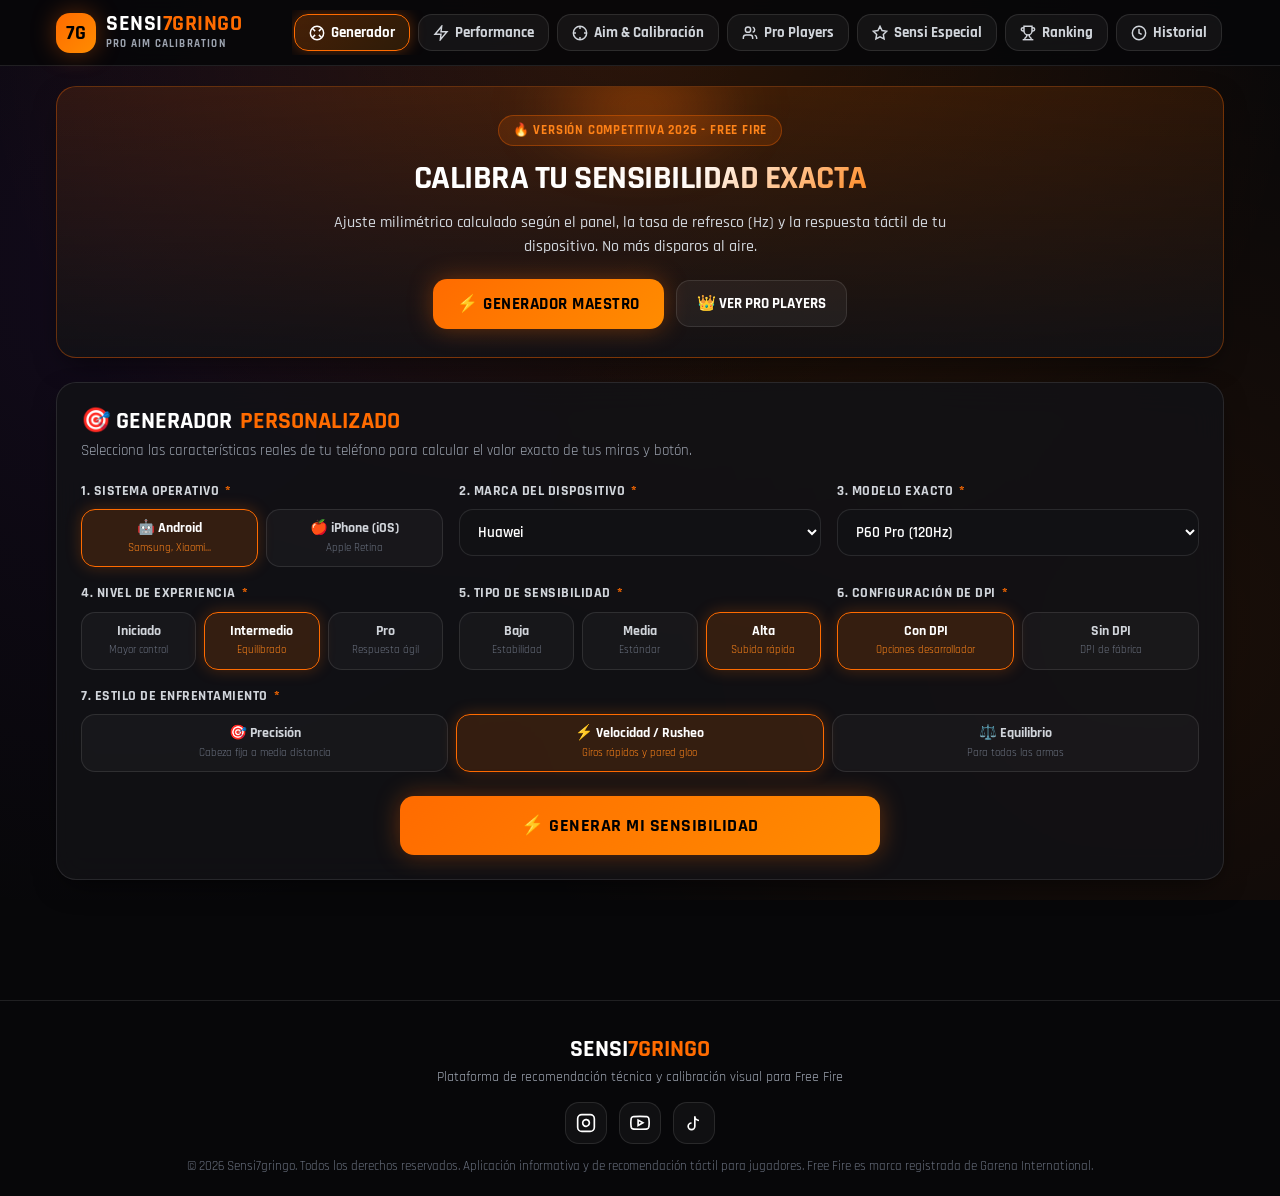
==== index.html @ 8a3ef378 "feat: Initial commit of Sensi7gringo (Spring Boot + GitHub Pages edition)" ====
<!DOCTYPE html>
<html lang="es">
<head>
  <meta charset="UTF-8">
  <meta name="viewport" content="width=device-width, initial-scale=1.0, maximum-scale=1.0, user-scalable=no">
  <title>Sensi7gringo 🎮🔥 - Generador y Calibrador Maestro de Free Fire</title>
  
  <meta name="description" content="Generador inteligente de sensibilidades y calibración milimétrica para Free Fire adaptado a modelos Android e iPhone.">
  <link rel="preconnect" href="https://fonts.googleapis.com">
  <link rel="preconnect" href="https://fonts.gstatic.com" crossorigin>
  <link href="https://fonts.googleapis.com/css2?family=JetBrains+Mono:wght@700;800&family=Rajdhani:wght@500;600;700;800;900&display=swap" rel="stylesheet">
  
  <link rel="stylesheet" href="styles.css">
</head>
<body>

  <!-- HEADER FIJO Y NAVEGACIÓN -->
  <header class="header-main">
    <div class="header-content">
      <a class="brand-badge" href="#" onclick="cambiarTab('generator'); return false;">
        <div class="brand-logo-icon">7G</div>
        <div class="brand-text-wrap">
          <h1>SENSI<span>7GRINGO</span></h1>
          <div class="brand-tagline">Pro Aim Calibration</div>
        </div>
      </a>

      <!-- Pestañas de navegación superiores con scroll horizontal fluido -->
      <nav class="nav-tabs-scroll" aria-label="Navegación principal">
        <button type="button" class="tab-btn active" data-tab="generator" id="tab-generator">
          <svg viewBox="0 0 24 24" fill="none" stroke="currentColor"><circle cx="12" cy="12" r="10"/><path d="m4.93 4.93 4.24 4.24"/><path d="m14.83 9.17 4.24-4.24"/><path d="m14.83 14.83 4.24 4.24"/><path d="m9.17 14.83-4.24 4.24"/></svg>
          Generador
        </button>
        <button type="button" class="tab-btn" data-tab="performance" id="tab-performance">
          <svg viewBox="0 0 24 24" fill="none" stroke="currentColor"><path d="M13 2 3 14h9l-1 8 10-12h-9l1-8z"/></svg>
          Performance
        </button>
        <button type="button" class="tab-btn" data-tab="aim" id="tab-aim">
          <svg viewBox="0 0 24 24" fill="none" stroke="currentColor"><circle cx="12" cy="12" r="10"/><line x1="22" x2="18" y1="12" y2="12"/><line x1="6" x2="2" y1="12" y2="12"/><line x1="12" x2="12" y1="6" y2="2"/><line x1="12" x2="12" y1="22" y2="18"/></svg>
          Aim & Calibración
        </button>
        <button type="button" class="tab-btn" data-tab="players" id="tab-players">
          <svg viewBox="0 0 24 24" fill="none" stroke="currentColor"><path d="M16 21v-2a4 4 0 0 0-4-4H6a4 4 0 0 0-4 4v2"/><circle cx="9" cy="7" r="4"/><path d="M22 21v-2a4 4 0 0 0-3-3.87"/><path d="M16 3.13a4 4 0 0 1 0 7.75"/></svg>
          Pro Players
        </button>
        <button type="button" class="tab-btn" data-tab="special" id="tab-special">
          <svg viewBox="0 0 24 24" fill="none" stroke="currentColor"><polygon points="12 2 15.09 8.26 22 9.27 17 14.14 18.18 21.02 12 17.77 5.82 21.02 7 14.14 2 9.27 8.91 8.26 12 2"/></svg>
          Sensi Especial
        </button>
        <button type="button" class="tab-btn" data-tab="ranking" id="tab-ranking">
          <svg viewBox="0 0 24 24" fill="none" stroke="currentColor"><path d="M6 9H4.5a2.5 2.5 0 0 1 0-5H6"/><path d="M18 9h1.5a2.5 2.5 0 0 0 0-5H18"/><path d="M4 22h16"/><path d="M10 14.66V17c0 .55-.47.98-.97 1.21C7.85 18.75 7 20.24 7 22"/><path d="M14 14.66V17c0 .55.47.98.97 1.21C16.15 18.75 17 20.24 17 22"/><path d="M18 2H6v7a6 6 0 0 0 12 0V2Z"/></svg>
          Ranking
        </button>
        <button type="button" class="tab-btn" data-tab="history" id="tab-history">
          <svg viewBox="0 0 24 24" fill="none" stroke="currentColor"><circle cx="12" cy="12" r="10"/><polyline points="12 6 12 12 16 14"/></svg>
          Historial
        </button>
      </nav>
    </div>
  </header>

  <!-- CONTENEDOR PRINCIPAL DE MÓDULOS -->
  <main class="app-container">

    <!-- HERO PRESENTACIÓN -->
    <section class="hero-card">
      <div class="hero-pill">🔥 VERSIÓN COMPETITIVA 2026 - FREE FIRE</div>
      <h2 class="hero-title">CALIBRA TU <span>SENSIBILIDAD EXACTA</span></h2>
      <p class="hero-desc">
        Ajuste milimétrico calculado según el panel, la tasa de refresco (Hz) y la respuesta táctil de tu dispositivo. No más disparos al aire.
      </p>
      <div class="hero-actions">
        <button type="button" class="btn-primary" onclick="cambiarTab('generator')">
          ⚡ GENERADOR MAESTRO
        </button>
        <button type="button" class="btn-secondary" onclick="cambiarTab('players')">
          👑 VER PRO PLAYERS
        </button>
      </div>
    </section>

    <!-- MÓDULO B: GENERADOR MAESTRO DE SENSIBILIDAD -->
    <section id="section-generator" class="app-section">
      <div class="card-glass">
        <div class="section-header">
          <h2>🎯 GENERADOR <span>PERSONALIZADO</span></h2>
          <p>Selecciona las características reales de tu teléfono para calcular el valor exacto de tus miras y botón.</p>
        </div>

        <form id="form-generador" onsubmit="return false;">
          <div class="form-grid">
            
            <!-- 1. Sistema Operativo -->
            <div class="form-group">
              <label class="form-label">1. Sistema Operativo <span class="req">*</span></label>
              <div class="radio-tile-group">
                <label class="radio-tile-label selected">
                  <input type="radio" name="sistemaOperativo" value="Android" checked>
                  <span class="tile-title">🤖 Android</span>
                  <span class="tile-sub">Samsung, Xiaomi...</span>
                </label>
                <label class="radio-tile-label">
                  <input type="radio" name="sistemaOperativo" value="iOS">
                  <span class="tile-title">🍎 iPhone (iOS)</span>
                  <span class="tile-sub">Apple Retina</span>
                </label>
              </div>
            </div>

            <!-- 2. Marca -->
            <div class="form-group">
              <label class="form-label" for="select-marca">2. Marca del Dispositivo <span class="req">*</span></label>
              <select id="select-marca" class="custom-select" required>
                <option value="">Cargando marcas disponibles...</option>
              </select>
            </div>

            <!-- 3. Modelo Exacto -->
            <div class="form-group">
              <label class="form-label" for="select-modelo">3. Modelo Exacto <span class="req">*</span></label>
              <select id="select-modelo" class="custom-select" required>
                <option value="">Selecciona primero la marca</option>
              </select>
            </div>

            <!-- 4. Nivel de Experiencia -->
            <div class="form-group">
              <label class="form-label">4. Nivel de Experiencia <span class="req">*</span></label>
              <div class="radio-tile-group">
                <label class="radio-tile-label">
                  <input type="radio" name="nivelExperiencia" value="principiante">
                  <span class="tile-title">Iniciado</span>
                  <span class="tile-sub">Mayor control</span>
                </label>
                <label class="radio-tile-label selected">
                  <input type="radio" name="nivelExperiencia" value="intermedio" checked>
                  <span class="tile-title">Intermedio</span>
                  <span class="tile-sub">Equilibrado</span>
                </label>
                <label class="radio-tile-label">
                  <input type="radio" name="nivelExperiencia" value="avanzado">
                  <span class="tile-title">Pro</span>
                  <span class="tile-sub">Respuesta ágil</span>
                </label>
              </div>
            </div>

            <!-- 5. Tipo de Sensibilidad -->
            <div class="form-group">
              <label class="form-label">5. Tipo de Sensibilidad <span class="req">*</span></label>
              <div class="radio-tile-group">
                <label class="radio-tile-label">
                  <input type="radio" name="tipoSensibilidad" value="baja">
                  <span class="tile-title">Baja</span>
                  <span class="tile-sub">Estabilidad</span>
                </label>
                <label class="radio-tile-label">
                  <input type="radio" name="tipoSensibilidad" value="media">
                  <span class="tile-title">Media</span>
                  <span class="tile-sub">Estándar</span>
                </label>
                <label class="radio-tile-label selected">
                  <input type="radio" name="tipoSensibilidad" value="alta" checked>
                  <span class="tile-title">Alta</span>
                  <span class="tile-sub">Subida rápida</span>
                </label>
              </div>
            </div>

            <!-- 6. Con DPI / Sin DPI -->
            <div class="form-group" id="dpi-option-wrap">
              <label class="form-label">6. Configuración de DPI <span class="req">*</span></label>
              <div class="radio-tile-group">
                <label class="radio-tile-label selected">
                  <input type="radio" name="conDpi" value="true" checked>
                  <span class="tile-title">Con DPI</span>
                  <span class="tile-sub">Opciones desarrollador</span>
                </label>
                <label class="radio-tile-label">
                  <input type="radio" name="conDpi" value="false">
                  <span class="tile-title">Sin DPI</span>
                  <span class="tile-sub">DPI de fábrica</span>
                </label>
              </div>
            </div>

            <!-- 7. Preferencia de Juego -->
            <div class="form-group" style="grid-column: 1 / -1;">
              <label class="form-label">7. Estilo de Enfrentamiento <span class="req">*</span></label>
              <div class="radio-tile-group style-group">
                <label class="radio-tile-label">
                  <input type="radio" name="preferenciaJuego" value="precision">
                  <span class="tile-title">🎯 Precisión</span>
                  <span class="tile-sub">Cabeza fija a media distancia</span>
                </label>
                <label class="radio-tile-label selected">
                  <input type="radio" name="preferenciaJuego" value="velocidad" checked>
                  <span class="tile-title">⚡ Velocidad / Rusheo</span>
                  <span class="tile-sub">Giros rápidos y pared gloo</span>
                </label>
                <label class="radio-tile-label">
                  <input type="radio" name="preferenciaJuego" value="equilibrio">
                  <span class="tile-title">⚖️ Equilibrio</span>
                  <span class="tile-sub">Para todas las armas</span>
                </label>
              </div>
            </div>

          </div>

          <!-- BOTÓN GENERAR -->
          <div style="text-align: center; margin-top: 10px;">
            <button type="button" id="btn-generar-sensi" class="btn-primary" style="width: 100%; max-width: 480px; padding: 18px 24px; font-size: 1.15rem;">
              ⚡ GENERAR MI SENSIBILIDAD
            </button>
          </div>
        </form>

        <!-- TARJETA DE RESULTADO -->
        <div id="resultado-sensibilidad" class="result-box">
          <div class="result-header">
            <div class="result-device-badge">
              <h3 id="res-device-title">Samsung Galaxy S24 Ultra</h3>
              <span id="res-style-badge">ALTA</span>
            </div>
            <div style="display: flex; gap: 8px;">
              <button type="button" id="btn-guardar-favorito" class="btn-secondary" title="Guardar en Favoritos" style="padding: 8px 14px;">
                ⭐ Favorito
              </button>
              <button type="button" id="btn-variar-config" class="btn-secondary" title="Generar ligera variación" style="padding: 8px 14px;">
                🔄 Variación
              </button>
            </div>
          </div>

          <!-- Miras Principales -->
          <div class="meters-grid">
            <div class="meter-card">
              <div class="scope-name">General</div>
              <div class="scope-value" id="val-general">0</div>
              <div class="meter-bar-track"><div class="meter-bar-fill" id="bar-general"></div></div>
            </div>

            <div class="meter-card">
              <div class="scope-name">Punto Rojo (Red Dot)</div>
              <div class="scope-value" id="val-reddot">0</div>
              <div class="meter-bar-track"><div class="meter-bar-fill" id="bar-reddot"></div></div>
            </div>

            <div class="meter-card">
              <div class="scope-name">Mira 2X</div>
              <div class="scope-value" id="val-mira2x">0</div>
              <div class="meter-bar-track"><div class="meter-bar-fill" id="bar-mira2x"></div></div>
            </div>

            <div class="meter-card">
              <div class="scope-name">Mira 4X</div>
              <div class="scope-value" id="val-mira4x">0</div>
              <div class="meter-bar-track"><div class="meter-bar-fill" id="bar-mira4x"></div></div>
            </div>

            <div class="meter-card">
              <div class="scope-name">Francotirador (AWM)</div>
              <div class="scope-value" id="val-awm">0</div>
              <div class="meter-bar-track"><div class="meter-bar-fill" id="bar-awm"></div></div>
            </div>

            <div class="meter-card">
              <div class="scope-name">Cámara 360 / Olhadinha</div>
              <div class="scope-value" id="val-olhadinha">0</div>
              <div class="meter-bar-track"><div class="meter-bar-fill" id="bar-olhadinha"></div></div>
            </div>
          </div>

          <!-- Botón de Disparo y DPI Sugerido -->
          <div class="special-badges-row">
            <div class="badge-info-pill">
              <span class="lbl">🔘 Botón de Disparo (%)</span>
              <span class="val" id="val-boton">45%</span>
            </div>
            <div class="badge-info-pill">
              <span class="lbl">📐 DPI Recomendado</span>
              <span class="val" id="val-dpi">540</span>
            </div>
          </div>

          <!-- Explicación Técnica -->
          <div class="tech-explanation">
            <p id="res-explicacion">
              Calibración calculada considerando la frecuencia de muestreo táctil y el ancho de panel de tu dispositivo.
            </p>
          </div>

          <!-- Acciones -->
          <div class="result-actions">
            <button type="button" id="btn-copiar-config" class="btn-primary" style="flex: 1;">
              📋 COPIAR TODA LA CONFIGURACIÓN
            </button>
            <button type="button" class="btn-secondary" onclick="cambiarTab('aim')">
              🎯 VER GUÍA DE TIRO
            </button>
          </div>
        </div>
      </div>
    </section>

    <!-- MÓDULO D: PERFORMANCE & DIAGNÓSTICO -->
    <section id="section-performance" class="app-section" style="display: none;">
      <div class="card-glass">
        <div class="section-header">
          <h2>⚡ PERFORMANCE & <span>OPTIMIZACIÓN REAL</span></h2>
          <p>
            Diagnóstico de pantalla, tasa de refresco y guía técnica certificada para reducir latencia táctil en Free Fire.
          </p>
        </div>

        <div class="diagnostic-container">
          <div class="diagnostic-item">
            <div class="diagnostic-icon">📱</div>
            <div class="diagnostic-info">
              <h4>Tasa de Refresco Óptima</h4>
              <p>Activa 90Hz / 120Hz en los ajustes de pantalla de tu teléfono para suavidad máxima.</p>
            </div>
          </div>

          <div class="diagnostic-item">
            <div class="diagnostic-icon">🚀</div>
            <div class="diagnostic-info">
              <h4>Gestión de Memoria RAM</h4>
              <p>Cierra aplicaciones en segundo plano antes de abrir Free Fire para evitar caídas de FPS.</p>
            </div>
          </div>

          <div class="diagnostic-item">
            <div class="diagnostic-icon">📶</div>
            <div class="diagnostic-info">
              <h4>Estabilidad de Conexión</h4>
              <p>Juega en redes Wi-Fi 5GHz o con datos móviles 4G/5G con buena cobertura para ping constante.</p>
            </div>
          </div>

          <div class="diagnostic-item">
            <div class="diagnostic-icon">🧹</div>
            <div class="diagnostic-info">
              <h4>Caché del Juego</h4>
              <p>Borra la memoria caché de Free Fire desde Ajustes > Aplicaciones cada 15 días.</p>
            </div>
          </div>
        </div>

        <!-- Consola de Diagnóstico en Vivo -->
        <h3 style="font-size: 1.1rem; text-transform: uppercase; margin-bottom: 10px;">Consola de Diagnóstico de Dispositivo</h3>
        <div id="opt-console-log" class="opt-console">
          <div class="console-line info">> Listo para iniciar diagnóstico técnico del dispositivo y navegador...</div>
        </div>

        <button type="button" id="btn-iniciar-diagnostico" class="btn-primary" style="width: 100%;">
          🔍 INICIAR DIAGNÓSTICO TÉCNICO
        </button>
      </div>
    </section>

    <!-- MÓDULO E: AIM & CALIBRACIÓN -->
    <section id="section-aim" class="app-section" style="display: none;">
      <div class="card-glass">
        <div class="section-header">
          <h2>🎯 AIM & <span>CALIBRACIÓN DE MIRA</span></h2>
          <p>Consejos técnicos y métodos de arrastre recomendados para dominar el tiro a la cabeza.</p>
        </div>

        <div class="form-grid">
          <div class="card-glass" style="background: rgba(0,0,0,0.4);">
            <h3 style="color:#ff851b; margin-bottom:8px;">1. Posición y Tamaño del Botón</h3>
            <p style="color:#d1d5db; font-size:0.95rem; line-height: 1.5;">
              Coloca el botón de disparo ligeramente abajo del centro derecho de tu pantalla. 
              Un tamaño de <strong>42% a 48%</strong> te otorga mayor área libre para realizar el levantamiento continuo sin que el dedo salga de la pantalla.
            </p>
          </div>

          <div class="card-glass" style="background: rgba(0,0,0,0.4);">
            <h3 style="color:#ff851b; margin-bottom:8px;">2. Técnica de Arrastre en "J"</h3>
            <p style="color:#d1d5db; font-size:0.95rem; line-height: 1.5;">
              Para escopetas (M1014, M1887) a corta distancia, baja el botón un milímetro y súbelo rápidamente dibujando una curva en "J". 
              Esto desprende la mira del pecho y la clava directamente en el casco.
            </p>
          </div>

          <div class="card-glass" style="background: rgba(0,0,0,0.4);">
            <h3 style="color:#ff851b; margin-bottom:8px;">3. Disparos con Mira 2X y 4X</h3>
            <p style="color:#d1d5db; font-size:0.95rem; line-height: 1.5;">
              Con miras ópticas, la sensibilidad no debe ser extrema (rango 145-165). Realiza un jalón suave y progresivo, permitiendo que la asistencia del juego conecte los disparos en ráfaga.
            </p>
          </div>
        </div>

        <div style="text-align: center; margin-top: 20px;">
          <button type="button" class="btn-primary" onclick="mostrarToast('Recomendación de arma: En UMP usa Mira 2X al 176 para tiros continuos al chaleco y cabeza.', 'info')">
            💡 Ver Recomendación de Arma
          </button>
        </div>
      </div>
    </section>

    <!-- MÓDULO F: PRO PLAYERS -->
    <section id="section-players" class="app-section" style="display: none;">
      <div class="card-glass">
        <div class="section-header">
          <h2>👑 CONFIGURACIONES DE <span>PRO PLAYERS</span></h2>
          <p>Sensibilidades documentadas y procedentes de transmisiones oficiales de figuras destacadas del competitivo.</p>
        </div>

        <div id="pro-players-grid" class="players-grid">
          <!-- Renderizado dinámico desde app.js -->
        </div>
      </div>
    </section>

    <!-- MÓDULO H: SENSI ESPECIAL -->
    <section id="section-special" class="app-section" style="display: none;">
      <div class="card-glass" style="border-color: rgba(255, 107, 0, 0.45); background: linear-gradient(180deg, rgba(255,107,0,0.1) 0%, rgba(18,18,22,0.9) 100%);">
        <div class="section-header" style="text-align: center;">
          <div class="hero-pill">✨ ACCESO ESPECIAL VIP</div>
          <h2>SENSI <span>ESPECIAL EXCLUSIVA</span></h2>
          <p>Configuración híbrida afinada para torneos, salas privadas y modo duelo de escuadras clasificatoria.</p>
        </div>

        <div style="max-width: 600px; margin: 0 auto; text-align: center;">
          <div class="card-glass" style="margin-bottom: 24px; background: rgba(0,0,0,0.5);">
            <h3 style="color:#ff851b; font-size:1.4rem; margin-bottom:12px;">🌟 Pack Sensi7gringo VIP</h3>
            <p style="color:#d1d5db; margin-bottom:18px;">
              Este perfil exclusivo incorpora la curva de respuesta táctil ultrarrápida para armas de un solo tiro (Desert Eagle, AC80, Woodpecker, M1887).
            </p>
            <div class="special-badges-row" style="justify-content:center;">
              <div class="badge-info-pill"><span class="lbl">General</span><span class="val">196</span></div>
              <div class="badge-info-pill"><span class="lbl">Red Dot</span><span class="val">194</span></div>
              <div class="badge-info-pill"><span class="lbl">Botón</span><span class="val">44%</span></div>
            </div>
            <button type="button" class="btn-primary" onclick="copiarDirecto('196','194','190','182','44')" style="margin-top:14px; width:100%;">
              📋 COPIAR SENSI ESPECIAL (GRATIS DEMO)
            </button>
          </div>
        </div>
      </div>
    </section>

    <!-- MÓDULO G: RANKING -->
    <section id="section-ranking" class="app-section" style="display: none;">
      <div class="card-glass">
        <div class="section-header">
          <h2>🏆 RANKING DE LA <span>COMUNIDAD</span></h2>
          <p>Configuraciones generadas y mejor valoradas por los usuarios de Sensi7gringo.</p>
        </div>

        <div id="ranking-container" class="history-list">
          <!-- Poblado por app.js -->
        </div>
      </div>
    </section>

    <!-- MÓDULO I: HISTORIAL -->
    <section id="section-history" class="app-section" style="display: none;">
      <div class="card-glass">
        <div class="section-header">
          <h2>🕒 MI <span>HISTORIAL DE SENSIS</span></h2>
          <p>Consulta, copia o administra las sensibilidades que has generado en esta sesión.</p>
        </div>

        <div id="historial-container" class="history-list">
          <!-- Poblado por app.js desde localStorage -->
        </div>
      </div>
    </section>

  </main>

  <!-- FOOTER Y REDES SOCIALES -->
  <footer class="footer-main">
    <div class="app-container" style="padding-bottom: 0;">
      <div class="brand-text-wrap" style="text-align: center; margin-bottom: 12px;">
        <h2 style="font-size: 1.5rem; font-weight: 900;">SENSI<span style="color:#ff6b00;">7GRINGO</span></h2>
        <p style="font-size: 0.85rem; color: #9ca3af;">Plataforma de recomendación técnica y calibración visual para Free Fire</p>
      </div>

      <div class="footer-socials">
        <a href="https://instagram.com" target="_blank" rel="noopener noreferrer" class="social-btn" aria-label="Instagram">
          <svg width="20" height="20" viewBox="0 0 24 24" fill="none" stroke="currentColor" stroke-width="2"><rect x="2" y="2" width="20" height="20" rx="5" ry="5"/><path d="M16 11.37A4 4 0 1 1 12.63 8 4 4 0 0 1 16 11.37z"/><line x1="17.5" y1="6.5" x2="17.51" y2="6.5"/></svg>
        </a>
        <a href="https://youtube.com" target="_blank" rel="noopener noreferrer" class="social-btn" aria-label="YouTube">
          <svg width="20" height="20" viewBox="0 0 24 24" fill="none" stroke="currentColor" stroke-width="2"><path d="M22.54 6.42a2.78 2.78 0 0 0-1.94-2C18.88 4 12 4 12 4s-6.88 0-8.6.46a2.78 2.78 0 0 0-1.94 2A29 29 0 0 0 1 11.75a29 29 0 0 0 .46 5.33A2.78 2.78 0 0 0 3.4 19c1.72.46 8.6.46 8.6.46s6.88 0 8.6-.46a2.78 2.78 0 0 0 1.94-2 29 29 0 0 0 .46-5.25 29 29 0 0 0-.46-5.33z"/><polygon points="9.75 15.02 15.5 11.75 9.75 8.48 9.75 15.02"/></svg>
        </a>
        <a href="https://tiktok.com" target="_blank" rel="noopener noreferrer" class="social-btn" aria-label="TikTok">
          <svg width="20" height="20" viewBox="0 0 24 24" fill="none" stroke="currentColor" stroke-width="2"><path d="M9 12a4 4 0 1 0 4 4V4a5 5 0 0 0 5 5"/></svg>
        </a>
      </div>

      <p class="footer-copy">
        © 2026 Sensi7gringo. Todos los derechos reservados. Aplicación informativa y de recomendación táctil para jugadores. Free Fire es marca registrada de Garena International.
      </p>
    </div>
  </footer>

  <!-- SCRIPT INTERACTIVO STANDALONE -->
  <script src="app.js"></script>
</body>
</html>
---- styles.css ----
/* ==========================================================================
   SENSI7GRINGO - DESIGN SYSTEM & STYLESHEET (PRO RESPONSIVE EDITION)
   Paleta: Dark Carbón, Blanco puro, Naranja Neón (#FF6B00 / #FF8C00)
   100% Mobile First & Ultra Responsive
   ========================================================================== */

:root {
  --bg-main: #070709;
  --bg-card: rgba(18, 18, 22, 0.85);
  --bg-card-hover: rgba(28, 28, 34, 0.95);
  --bg-dark-surface: #0e0e12;
  --bg-glass: rgba(255, 255, 255, 0.03);
  --border-subtle: rgba(255, 255, 255, 0.1);
  --border-glow: rgba(255, 107, 0, 0.35);
  --border-glow-strong: rgba(255, 107, 0, 0.75);

  --color-orange: #ff6b00;
  --color-orange-bright: #ff851b;
  --color-orange-glow: rgba(255, 107, 0, 0.4);
  --color-orange-soft: rgba(255, 107, 0, 0.15);

  --color-white: #ffffff;
  --color-gray-100: #f4f4f6;
  --color-gray-300: #d1d5db;
  --color-gray-400: #9ca3af;
  --color-gray-500: #6b7280;
  --color-gray-700: #374151;
  --color-gray-800: #1f2937;

  --font-main: 'Rajdhani', -apple-system, BlinkMacSystemFont, "Segoe UI", Roboto, sans-serif;
  --font-mono: 'JetBrains Mono', monospace;

  --radius-sm: 8px;
  --radius-md: 14px;
  --radius-lg: 20px;
  --radius-full: 9999px;

  --shadow-glow: 0 0 25px rgba(255, 107, 0, 0.35);
  --shadow-card: 0 10px 30px -10px rgba(0, 0, 0, 0.7);
  --transition: all 0.25s cubic-bezier(0.16, 1, 0.3, 1);
}

/* RESET */
*, *::before, *::after {
  box-sizing: border-box;
  margin: 0;
  padding: 0;
  -webkit-tap-highlight-color: transparent;
}

html, body {
  width: 100%;
  overflow-x: hidden;
}

body {
  font-family: var(--font-main);
  background-color: var(--bg-main);
  color: var(--color-white);
  min-height: 100vh;
  line-height: 1.5;
  background-image: 
    radial-gradient(circle at 50% 0%, rgba(255, 107, 0, 0.15) 0%, transparent 60%),
    radial-gradient(circle at 10% 30%, rgba(147, 51, 234, 0.08) 0%, transparent 50%),
    radial-gradient(circle at 90% 70%, rgba(255, 107, 0, 0.08) 0%, transparent 50%);
  background-attachment: fixed;
}

/* CONTENEDOR PRINCIPAL */
.app-container {
  width: 100%;
  max-width: 1200px;
  margin: 0 auto;
  padding: 0 16px 80px;
}

/* ==========================================================================
   HEADER & NAVBAR ULTRA RESPONSIVE
   ========================================================================== */
.header-main {
  position: sticky;
  top: 0;
  z-index: 100;
  backdrop-filter: blur(20px);
  -webkit-backdrop-filter: blur(20px);
  background: rgba(7, 7, 9, 0.92);
  border-bottom: 1px solid var(--border-subtle);
  padding: 10px 0;
  margin-bottom: 20px;
  width: 100%;
}

.header-content {
  display: flex;
  flex-direction: row;
  align-items: center;
  justify-content: space-between;
  width: 100%;
  max-width: 1200px;
  margin: 0 auto;
  padding: 0 16px;
  gap: 12px;
}

.brand-badge {
  display: flex;
  align-items: center;
  gap: 10px;
  text-decoration: none;
  cursor: pointer;
  flex-shrink: 0;
}

.brand-logo-icon {
  width: 40px;
  height: 40px;
  background: linear-gradient(135deg, #ff6b00 0%, #ff8c00 100%);
  border-radius: var(--radius-md);
  display: flex;
  align-items: center;
  justify-content: center;
  box-shadow: var(--shadow-glow);
  font-size: 20px;
  font-weight: 900;
  color: #000;
  flex-shrink: 0;
}

.brand-text-wrap h1 {
  font-size: 1.35rem;
  font-weight: 900;
  letter-spacing: 0.5px;
  line-height: 1.1;
  color: var(--color-white);
  text-transform: uppercase;
  white-space: nowrap;
}

.brand-text-wrap h1 span {
  color: var(--color-orange);
}

.brand-tagline {
  font-size: 0.68rem;
  color: var(--color-gray-400);
  font-weight: 700;
  letter-spacing: 1.2px;
  text-transform: uppercase;
  white-space: nowrap;
}

/* NAVBAR TABS (Deslizamiento horizontal perfecto en móvil) */
.nav-tabs-scroll {
  display: flex;
  align-items: center;
  gap: 8px;
  overflow-x: auto;
  overflow-y: hidden;
  -webkit-overflow-scrolling: touch;
  padding: 4px 2px;
  scrollbar-width: none;
  max-width: 100%;
}
.nav-tabs-scroll::-webkit-scrollbar { display: none; }

.tab-btn {
  display: inline-flex;
  align-items: center;
  gap: 6px;
  padding: 8px 14px;
  background: rgba(255, 255, 255, 0.05);
  border: 1px solid var(--border-subtle);
  border-radius: var(--radius-md);
  color: var(--color-gray-300);
  font-family: var(--font-main);
  font-size: 0.92rem;
  font-weight: 700;
  cursor: pointer;
  white-space: nowrap;
  flex-shrink: 0;
  transition: var(--transition);
}

.tab-btn:hover {
  background: rgba(255, 255, 255, 0.1);
  color: var(--color-white);
  border-color: rgba(255, 107, 0, 0.4);
}

.tab-btn.active {
  background: linear-gradient(135deg, rgba(255, 107, 0, 0.25) 0%, rgba(255, 140, 0, 0.15) 100%);
  border-color: var(--color-orange);
  color: var(--color-white);
  box-shadow: 0 0 15px rgba(255, 107, 0, 0.35);
}

.tab-btn svg {
  width: 16px;
  height: 16px;
  stroke-width: 2.2;
  flex-shrink: 0;
}

/* ==========================================================================
   HERO BANNER
   ========================================================================== */
.hero-card {
  background: linear-gradient(180deg, rgba(255, 107, 0, 0.12) 0%, rgba(18, 18, 22, 0.85) 100%);
  border: 1px solid var(--border-glow);
  border-radius: var(--radius-lg);
  padding: 28px 20px;
  text-align: center;
  margin-bottom: 24px;
  position: relative;
  overflow: hidden;
  box-shadow: var(--shadow-card);
}

.hero-card::before {
  content: '';
  position: absolute;
  top: -40px;
  left: 50%;
  transform: translateX(-50%);
  width: 240px;
  height: 120px;
  background: radial-gradient(ellipse, var(--color-orange-glow) 0%, transparent 70%);
  filter: blur(25px);
  pointer-events: none;
}

.hero-pill {
  display: inline-flex;
  align-items: center;
  gap: 6px;
  padding: 5px 14px;
  background: var(--color-orange-soft);
  border: 1px solid var(--border-glow);
  border-radius: var(--radius-full);
  color: var(--color-orange-bright);
  font-size: 0.8rem;
  font-weight: 800;
  text-transform: uppercase;
  letter-spacing: 0.8px;
  margin-bottom: 14px;
  max-width: 100%;
  word-break: break-word;
}

.hero-title {
  font-size: 2.1rem;
  font-weight: 900;
  text-transform: uppercase;
  line-height: 1.15;
  margin-bottom: 12px;
  letter-spacing: -0.5px;
  word-break: break-word;
}

.hero-title span {
  background: linear-gradient(135deg, #ffffff 40%, var(--color-orange-bright) 100%);
  -webkit-background-clip: text;
  -webkit-text-fill-color: transparent;
}

.hero-desc {
  color: var(--color-gray-300);
  font-size: 1rem;
  max-width: 650px;
  margin: 0 auto 20px;
  font-weight: 500;
  line-height: 1.5;
}

.hero-actions {
  display: flex;
  align-items: center;
  justify-content: center;
  gap: 12px;
  flex-wrap: wrap;
  width: 100%;
}

/* ==========================================================================
   BUTTONS
   ========================================================================== */
.btn-primary {
  display: inline-flex;
  align-items: center;
  justify-content: center;
  gap: 8px;
  background: linear-gradient(135deg, #ff6b00 0%, #ff8c00 100%);
  color: #000;
  font-family: var(--font-main);
  font-size: 1.05rem;
  font-weight: 900;
  padding: 14px 24px;
  border-radius: var(--radius-md);
  border: none;
  cursor: pointer;
  text-transform: uppercase;
  letter-spacing: 0.5px;
  box-shadow: var(--shadow-glow);
  transition: var(--transition);
  text-decoration: none;
}

.btn-primary:hover {
  transform: translateY(-2px);
  box-shadow: 0 0 35px rgba(255, 107, 0, 0.6);
}

.btn-secondary {
  display: inline-flex;
  align-items: center;
  justify-content: center;
  gap: 8px;
  background: rgba(255, 255, 255, 0.05);
  border: 1px solid var(--border-subtle);
  color: var(--color-white);
  font-family: var(--font-main);
  font-size: 0.95rem;
  font-weight: 800;
  padding: 13px 20px;
  border-radius: var(--radius-md);
  cursor: pointer;
  transition: var(--transition);
  text-decoration: none;
}

.btn-secondary:hover {
  background: rgba(255, 255, 255, 0.1);
  border-color: var(--color-orange);
}

/* ==========================================================================
   CARDS & GRIDS
   ========================================================================== */
.card-glass {
  background: var(--bg-card);
  backdrop-filter: blur(16px);
  -webkit-backdrop-filter: blur(16px);
  border: 1px solid var(--border-subtle);
  border-radius: var(--radius-lg);
  padding: 24px;
  box-shadow: var(--shadow-card);
  transition: var(--transition);
  width: 100%;
}

.card-glass:hover {
  border-color: var(--border-glow);
}

.section-header {
  margin-bottom: 20px;
  width: 100%;
}

.section-header h2 {
  font-size: 1.5rem;
  font-weight: 900;
  text-transform: uppercase;
  display: flex;
  align-items: center;
  flex-wrap: wrap;
  gap: 8px;
  line-height: 1.2;
}

.section-header h2 span {
  color: var(--color-orange);
}

.section-header p {
  color: var(--color-gray-400);
  font-size: 0.92rem;
  margin-top: 4px;
  line-height: 1.45;
}

/* ==========================================================================
   FORM ELEMENTS - GENERADOR MAESTRO RESPONSIVE
   ========================================================================== */
.form-grid {
  display: grid;
  grid-template-columns: repeat(auto-fit, minmax(280px, 1fr));
  gap: 16px;
  margin-bottom: 24px;
  width: 100%;
}

.form-group {
  display: flex;
  flex-direction: column;
  gap: 8px;
  width: 100%;
}

.form-label {
  font-size: 0.85rem;
  font-weight: 700;
  text-transform: uppercase;
  color: var(--color-gray-300);
  letter-spacing: 0.5px;
  display: flex;
  align-items: center;
  gap: 6px;
}

.form-label span.req {
  color: var(--color-orange);
}

/* Selectores visuales tipo botones de opción */
.radio-tile-group {
  display: grid;
  grid-template-columns: repeat(auto-fit, minmax(110px, 1fr));
  gap: 8px;
  width: 100%;
}

.radio-tile-label {
  display: flex;
  flex-direction: column;
  align-items: center;
  justify-content: center;
  padding: 10px 8px;
  background: rgba(255, 255, 255, 0.03);
  border: 1px solid var(--border-subtle);
  border-radius: var(--radius-md);
  cursor: pointer;
  transition: var(--transition);
  text-align: center;
  width: 100%;
}

.radio-tile-label input {
  display: none;
}

.radio-tile-label span.tile-title {
  font-size: 0.9rem;
  font-weight: 800;
  color: var(--color-gray-300);
  line-height: 1.2;
}

.radio-tile-label span.tile-sub {
  font-size: 0.7rem;
  color: var(--color-gray-500);
  margin-top: 2px;
}

.radio-tile-label:hover {
  border-color: rgba(255, 107, 0, 0.4);
  background: rgba(255, 255, 255, 0.05);
}

.radio-tile-label.selected {
  background: var(--color-orange-soft);
  border-color: var(--color-orange);
  box-shadow: 0 0 15px rgba(255, 107, 0, 0.25);
}

.radio-tile-label.selected span.tile-title {
  color: var(--color-white);
}

.radio-tile-label.selected span.tile-sub {
  color: var(--color-orange-bright);
}

/* Select inputs */
.custom-select {
  width: 100%;
  padding: 12px 14px;
  background: rgba(18, 18, 22, 0.95);
  border: 1px solid var(--border-subtle);
  border-radius: var(--radius-md);
  color: var(--color-white);
  font-family: var(--font-main);
  font-size: 0.95rem;
  font-weight: 600;
  cursor: pointer;
  outline: none;
  transition: var(--transition);
}

.custom-select:focus {
  border-color: var(--color-orange);
  box-shadow: 0 0 12px rgba(255, 107, 0, 0.3);
}

.custom-select option {
  background: #121216;
  color: #fff;
}

/* ==========================================================================
   RESULTADO DE SENSIBILIDAD RESPONSIVE
   ========================================================================== */
.result-box {
  background: linear-gradient(180deg, rgba(255, 107, 0, 0.08) 0%, rgba(18, 18, 22, 0.95) 100%);
  border: 1px solid var(--border-glow);
  border-radius: var(--radius-lg);
  padding: 24px 18px;
  margin-top: 24px;
  box-shadow: var(--shadow-glow);
  display: none;
  width: 100%;
}

.result-box.active {
  display: block;
  animation: fadeIn 0.4s ease forwards;
}

.result-header {
  display: flex;
  align-items: center;
  justify-content: space-between;
  flex-wrap: wrap;
  gap: 12px;
  border-bottom: 1px solid var(--border-subtle);
  padding-bottom: 16px;
  margin-bottom: 20px;
}

.result-device-badge {
  display: flex;
  align-items: center;
  flex-wrap: wrap;
  gap: 10px;
}

.result-device-badge h3 {
  font-size: 1.35rem;
  font-weight: 900;
  color: var(--color-white);
}

.result-device-badge span {
  background: var(--color-orange-soft);
  color: var(--color-orange-bright);
  padding: 2px 8px;
  border-radius: var(--radius-sm);
  font-size: 0.75rem;
  font-weight: 700;
  border: 1px solid var(--border-glow);
}

/* METERS / GAUGES DE SENSIBILIDAD */
.meters-grid {
  display: grid;
  grid-template-columns: repeat(auto-fit, minmax(140px, 1fr));
  gap: 12px;
  margin-bottom: 20px;
  width: 100%;
}

.meter-card {
  background: rgba(255, 255, 255, 0.02);
  border: 1px solid var(--border-subtle);
  border-radius: var(--radius-md);
  padding: 14px 10px;
  text-align: center;
  position: relative;
  overflow: hidden;
  width: 100%;
}

.meter-card .scope-name {
  font-size: 0.82rem;
  font-weight: 700;
  text-transform: uppercase;
  color: var(--color-gray-400);
  margin-bottom: 4px;
  white-space: nowrap;
  overflow: hidden;
  text-overflow: ellipsis;
}

.meter-card .scope-value {
  font-size: 2.1rem;
  font-weight: 900;
  color: var(--color-white);
  line-height: 1;
  font-family: var(--font-mono);
}

.meter-bar-track {
  width: 100%;
  height: 6px;
  background: rgba(255, 255, 255, 0.08);
  border-radius: var(--radius-full);
  margin-top: 8px;
  overflow: hidden;
}

.meter-bar-fill {
  height: 100%;
  background: linear-gradient(90deg, #ff8c00, #ff6b00);
  border-radius: var(--radius-full);
  width: 0%;
  transition: width 0.8s cubic-bezier(0.16, 1, 0.3, 1);
}

.special-badges-row {
  display: flex;
  gap: 12px;
  flex-wrap: wrap;
  margin-bottom: 20px;
  width: 100%;
}

.badge-info-pill {
  flex: 1;
  min-width: 140px;
  background: rgba(0, 0, 0, 0.4);
  border: 1px solid var(--border-subtle);
  border-radius: var(--radius-md);
  padding: 12px;
  text-align: center;
}

.badge-info-pill span.lbl {
  display: block;
  font-size: 0.75rem;
  font-weight: 700;
  text-transform: uppercase;
  color: var(--color-gray-400);
}

.badge-info-pill span.val {
  font-size: 1.35rem;
  font-weight: 900;
  color: var(--color-orange-bright);
}

/* EXPLICACIÓN TÉCNICA */
.tech-explanation {
  background: rgba(0, 0, 0, 0.3);
  border-left: 3px solid var(--color-orange);
  padding: 12px 14px;
  border-radius: 0 var(--radius-md) var(--radius-md) 0;
  margin-bottom: 20px;
}

.tech-explanation p {
  font-size: 0.9rem;
  color: var(--color-gray-300);
  line-height: 1.45;
}

/* ACCIONES DE RESULTADO */
.result-actions {
  display: flex;
  gap: 10px;
  flex-wrap: wrap;
  width: 100%;
}

/* ==========================================================================
   PERFORMANCE & DIAGNÓSTICO
   ========================================================================== */
.diagnostic-container {
  display: grid;
  grid-template-columns: repeat(auto-fit, minmax(240px, 1fr));
  gap: 14px;
  margin-bottom: 20px;
  width: 100%;
}

.diagnostic-item {
  background: rgba(255, 255, 255, 0.02);
  border: 1px solid var(--border-subtle);
  border-radius: var(--radius-md);
  padding: 14px;
  display: flex;
  align-items: center;
  gap: 12px;
}

.diagnostic-icon {
  width: 40px;
  height: 40px;
  border-radius: var(--radius-md);
  background: var(--color-orange-soft);
  display: flex;
  align-items: center;
  justify-content: center;
  color: var(--color-orange-bright);
  font-size: 1.2rem;
  flex-shrink: 0;
}

.diagnostic-info h4 {
  font-size: 0.95rem;
  font-weight: 800;
  color: var(--color-white);
  line-height: 1.2;
}

.diagnostic-info p {
  font-size: 0.8rem;
  color: var(--color-gray-400);
  margin-top: 2px;
}

.opt-console {
  background: #050507;
  border: 1px solid var(--border-subtle);
  border-radius: var(--radius-md);
  padding: 14px;
  font-family: var(--font-mono);
  font-size: 0.82rem;
  color: var(--color-gray-300);
  min-height: 120px;
  max-height: 180px;
  overflow-y: auto;
  margin-bottom: 16px;
  width: 100%;
}

.console-line {
  margin-bottom: 5px;
  display: flex;
  gap: 6px;
  word-break: break-word;
}

.console-line.success { color: #22c55e; }
.console-line.warning { color: #eab308; }
.console-line.info { color: #38bdf8; }

/* ==========================================================================
   PRO PLAYERS CARDS
   ========================================================================== */
.players-grid {
  display: grid;
  grid-template-columns: repeat(auto-fit, minmax(280px, 1fr));
  gap: 16px;
  width: 100%;
}

.player-card {
  background: var(--bg-card);
  border: 1px solid var(--border-subtle);
  border-radius: var(--radius-lg);
  padding: 18px;
  transition: var(--transition);
  width: 100%;
}

.player-card:hover {
  border-color: var(--border-glow);
  transform: translateY(-2px);
}

.player-header {
  display: flex;
  align-items: center;
  justify-content: space-between;
  margin-bottom: 12px;
}

.player-meta {
  display: flex;
  align-items: center;
  gap: 10px;
}

.player-avatar {
  width: 44px;
  height: 44px;
  border-radius: var(--radius-md);
  background: linear-gradient(135deg, #1f2937, #111827);
  border: 1px solid var(--border-subtle);
  display: flex;
  align-items: center;
  justify-content: center;
  font-size: 1.2rem;
  font-weight: 900;
  color: var(--color-orange-bright);
  flex-shrink: 0;
}

.player-name-wrap h3 {
  font-size: 1.1rem;
  font-weight: 800;
  line-height: 1.1;
}

.player-name-wrap span {
  font-size: 0.75rem;
  color: var(--color-gray-400);
}

.player-badge {
  font-size: 0.72rem;
  padding: 3px 8px;
  border-radius: var(--radius-sm);
  background: rgba(255, 107, 0, 0.15);
  color: var(--color-orange-bright);
  font-weight: 700;
}

.player-stats-table {
  display: grid;
  grid-template-columns: repeat(3, 1fr);
  gap: 6px;
  margin: 12px 0;
  background: rgba(0, 0, 0, 0.35);
  padding: 10px;
  border-radius: var(--radius-md);
}

.stat-item {
  text-align: center;
}

.stat-item .lbl {
  font-size: 0.68rem;
  color: var(--color-gray-400);
  text-transform: uppercase;
}

.stat-item .val {
  font-size: 1.1rem;
  font-weight: 900;
  color: var(--color-white);
  font-family: var(--font-mono);
}

/* ==========================================================================
   HISTORIAL Y FAVORITOS
   ========================================================================== */
.history-list {
  display: flex;
  flex-direction: column;
  gap: 12px;
  width: 100%;
}

.history-card {
  display: flex;
  align-items: center;
  justify-content: space-between;
  padding: 14px 16px;
  background: rgba(255, 255, 255, 0.02);
  border: 1px solid var(--border-subtle);
  border-radius: var(--radius-md);
  gap: 12px;
  flex-wrap: wrap;
  transition: var(--transition);
  width: 100%;
}

.history-card:hover {
  background: rgba(255, 255, 255, 0.04);
  border-color: rgba(255, 107, 0, 0.3);
}

.empty-state {
  text-align: center;
  padding: 36px 16px;
  color: var(--color-gray-400);
}

/* ==========================================================================
   TOAST NOTIFICATIONS
   ========================================================================== */
.toast-container {
  position: fixed;
  bottom: 20px;
  right: 16px;
  left: 16px;
  z-index: 9999;
  display: flex;
  flex-direction: column;
  align-items: center;
  gap: 8px;
  pointer-events: none;
}

.toast {
  pointer-events: auto;
  background: #111827;
  border: 1px solid var(--border-glow);
  color: var(--color-white);
  padding: 12px 18px;
  border-radius: var(--radius-md);
  box-shadow: 0 10px 25px rgba(0, 0, 0, 0.8), var(--shadow-glow);
  display: flex;
  align-items: center;
  gap: 10px;
  font-size: 0.9rem;
  font-weight: 700;
  animation: fadeIn 0.3s ease;
  width: 100%;
  max-width: 380px;
}

/* ==========================================================================
   FOOTER
   ========================================================================== */
.footer-main {
  border-top: 1px solid var(--border-subtle);
  padding: 30px 0 20px;
  margin-top: 40px;
  text-align: center;
  width: 100%;
}

.footer-socials {
  display: flex;
  align-items: center;
  justify-content: center;
  gap: 12px;
  margin: 14px 0;
}

.social-btn {
  display: flex;
  align-items: center;
  justify-content: center;
  width: 42px;
  height: 42px;
  border-radius: var(--radius-md);
  background: rgba(255, 255, 255, 0.04);
  border: 1px solid var(--border-subtle);
  color: var(--color-white);
  transition: var(--transition);
  text-decoration: none;
}

.social-btn:hover {
  background: var(--color-orange);
  color: #000;
  transform: translateY(-2px);
  box-shadow: var(--shadow-glow);
}

.footer-copy {
  font-size: 0.8rem;
  color: var(--color-gray-500);
  line-height: 1.4;
  padding: 0 8px;
}

/* ==========================================================================
   ANIMACIONES
   ========================================================================== */
@keyframes fadeIn {
  from { opacity: 0; transform: translateY(8px); }
  to { opacity: 1; transform: translateY(0); }
}

/* ==========================================================================
   MEDIA QUERIES ULTRA RESPONSIVE
   ========================================================================== */

/* Tablets y pantallas medianas (≤ 900px) */
@media (max-width: 900px) {
  .header-content {
    flex-direction: column;
    align-items: stretch;
    gap: 10px;
  }
  .brand-badge {
    justify-content: center;
  }
  .nav-tabs-scroll {
    width: 100%;
    justify-content: flex-start;
  }
}

/* Celulares (≤ 600px) */
@media (max-width: 600px) {
  .app-container {
    padding: 0 12px 60px;
  }
  
  .header-main {
    padding: 8px 0;
    margin-bottom: 16px;
  }

  .brand-logo-icon {
    width: 36px;
    height: 36px;
    font-size: 18px;
  }

  .brand-text-wrap h1 {
    font-size: 1.25rem;
  }

  .tab-btn {
    padding: 7px 12px;
    font-size: 0.85rem;
  }

  .hero-card {
    padding: 22px 14px;
    border-radius: var(--radius-md);
  }

  .hero-title {
    font-size: 1.55rem;
  }

  .hero-desc {
    font-size: 0.9rem;
    margin-bottom: 16px;
  }

  .hero-actions {
    flex-direction: column;
    gap: 10px;
  }

  .btn-primary, .btn-secondary {
    width: 100%;
    padding: 13px 18px;
    font-size: 0.95rem;
  }

  .card-glass {
    padding: 16px;
    border-radius: var(--radius-md);
  }

  .section-header h2 {
    font-size: 1.28rem;
  }

  .form-grid {
    grid-template-columns: 1fr;
    gap: 14px;
  }

  .radio-tile-group {
    grid-template-columns: repeat(2, 1fr) !important;
  }

  /* El grupo de estilo de 3 elementos en móvil se apila a 1 o 2 columnas pro */
  .radio-tile-group.style-group {
    grid-template-columns: 1fr !important;
  }

  .meters-grid {
    grid-template-columns: repeat(2, 1fr);
    gap: 10px;
  }

  .meter-card {
    padding: 12px 8px;
  }

  .meter-card .scope-value {
    font-size: 1.8rem;
  }

  .special-badges-row {
    flex-direction: column;
  }

  .badge-info-pill {
    width: 100%;
  }

  .result-actions {
    flex-direction: column;
  }

  .players-grid {
    grid-template-columns: 1fr;
  }

  .history-card {
    flex-direction: column;
    align-items: flex-start;
  }
}

/* Celulares pequeños (≤ 380px) */
@media (max-width: 380px) {
  .meters-grid {
    grid-template-columns: 1fr;
  }
  .radio-tile-group {
    grid-template-columns: 1fr !important;
  }
}
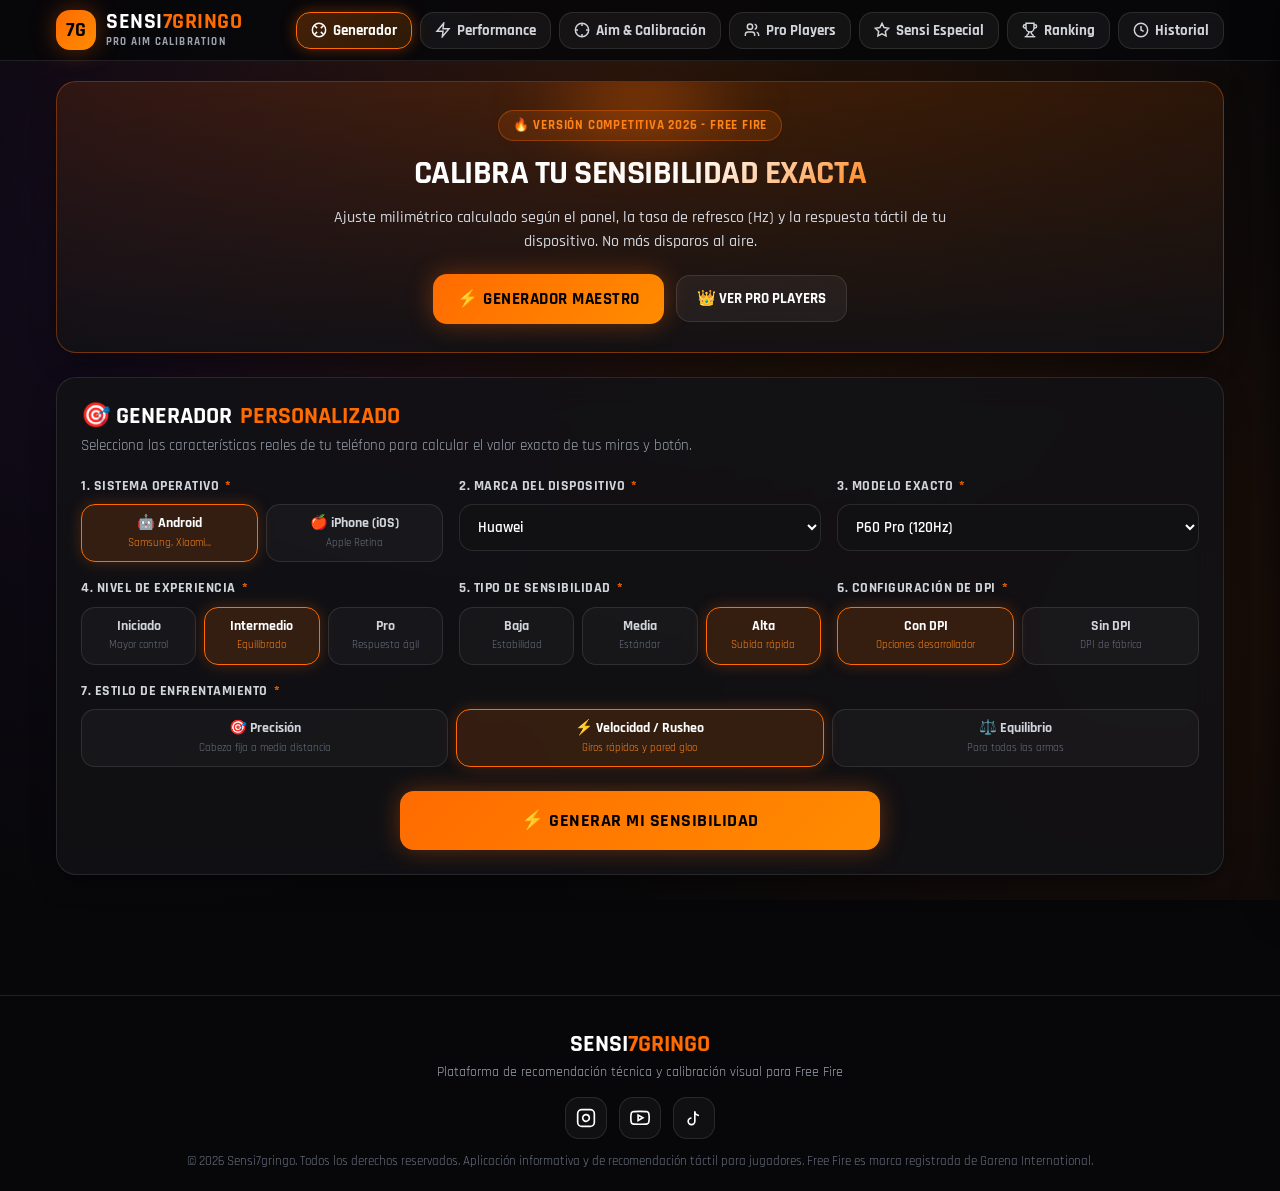
==== commit 1d4d39bd: "feat: Add modern gaming hamburger menu drawer and optimize mobile layout" ====
--- a/index.html
+++ b/index.html
@@ -25,37 +25,96 @@
         </div>
       </a>
 
-      <!-- Pestañas de navegación superiores con scroll horizontal fluido -->
-      <nav class="nav-tabs-scroll" aria-label="Navegación principal">
-        <button type="button" class="tab-btn active" data-tab="generator" id="tab-generator">
+      <!-- Botón Menú Hamburguesa para Móvil -->
+      <button type="button" class="hamburger-btn" id="btn-hamburger" aria-label="Abrir menú de navegación">
+        <span class="hamburger-line"></span>
+        <span class="hamburger-line"></span>
+        <span class="hamburger-line"></span>
+      </button>
+
+      <!-- Pestañas de navegación superiores (Escritorio / Tablet) -->
+      <nav class="nav-tabs-desktop" aria-label="Navegación principal">
+        <button type="button" class="tab-btn active" data-tab="generator">
           <svg viewBox="0 0 24 24" fill="none" stroke="currentColor"><circle cx="12" cy="12" r="10"/><path d="m4.93 4.93 4.24 4.24"/><path d="m14.83 9.17 4.24-4.24"/><path d="m14.83 14.83 4.24 4.24"/><path d="m9.17 14.83-4.24 4.24"/></svg>
           Generador
         </button>
-        <button type="button" class="tab-btn" data-tab="performance" id="tab-performance">
+        <button type="button" class="tab-btn" data-tab="performance">
           <svg viewBox="0 0 24 24" fill="none" stroke="currentColor"><path d="M13 2 3 14h9l-1 8 10-12h-9l1-8z"/></svg>
           Performance
         </button>
-        <button type="button" class="tab-btn" data-tab="aim" id="tab-aim">
+        <button type="button" class="tab-btn" data-tab="aim">
           <svg viewBox="0 0 24 24" fill="none" stroke="currentColor"><circle cx="12" cy="12" r="10"/><line x1="22" x2="18" y1="12" y2="12"/><line x1="6" x2="2" y1="12" y2="12"/><line x1="12" x2="12" y1="6" y2="2"/><line x1="12" x2="12" y1="22" y2="18"/></svg>
           Aim & Calibración
         </button>
-        <button type="button" class="tab-btn" data-tab="players" id="tab-players">
+        <button type="button" class="tab-btn" data-tab="players">
           <svg viewBox="0 0 24 24" fill="none" stroke="currentColor"><path d="M16 21v-2a4 4 0 0 0-4-4H6a4 4 0 0 0-4 4v2"/><circle cx="9" cy="7" r="4"/><path d="M22 21v-2a4 4 0 0 0-3-3.87"/><path d="M16 3.13a4 4 0 0 1 0 7.75"/></svg>
           Pro Players
         </button>
-        <button type="button" class="tab-btn" data-tab="special" id="tab-special">
+        <button type="button" class="tab-btn" data-tab="special">
           <svg viewBox="0 0 24 24" fill="none" stroke="currentColor"><polygon points="12 2 15.09 8.26 22 9.27 17 14.14 18.18 21.02 12 17.77 5.82 21.02 7 14.14 2 9.27 8.91 8.26 12 2"/></svg>
           Sensi Especial
         </button>
-        <button type="button" class="tab-btn" data-tab="ranking" id="tab-ranking">
+        <button type="button" class="tab-btn" data-tab="ranking">
           <svg viewBox="0 0 24 24" fill="none" stroke="currentColor"><path d="M6 9H4.5a2.5 2.5 0 0 1 0-5H6"/><path d="M18 9h1.5a2.5 2.5 0 0 0 0-5H18"/><path d="M4 22h16"/><path d="M10 14.66V17c0 .55-.47.98-.97 1.21C7.85 18.75 7 20.24 7 22"/><path d="M14 14.66V17c0 .55.47.98.97 1.21C16.15 18.75 17 20.24 17 22"/><path d="M18 2H6v7a6 6 0 0 0 12 0V2Z"/></svg>
           Ranking
         </button>
-        <button type="button" class="tab-btn" data-tab="history" id="tab-history">
+        <button type="button" class="tab-btn" data-tab="history">
           <svg viewBox="0 0 24 24" fill="none" stroke="currentColor"><circle cx="12" cy="12" r="10"/><polyline points="12 6 12 12 16 14"/></svg>
           Historial
         </button>
       </nav>
+    </div>
+
+    <!-- Menú Desplegable Móvil (Drawer Lateral / Overlay) -->
+    <div class="mobile-drawer-overlay" id="mobile-overlay"></div>
+    <div class="mobile-drawer" id="mobile-drawer">
+      <div class="drawer-header">
+        <div class="brand-badge">
+          <div class="brand-logo-icon">7G</div>
+          <div class="brand-text-wrap">
+            <h1>SENSI<span>7GRINGO</span></h1>
+            <div class="brand-tagline">Menú de Navegación</div>
+          </div>
+        </div>
+        <button type="button" class="drawer-close-btn" id="btn-close-drawer" aria-label="Cerrar menú">✕</button>
+      </div>
+
+      <nav class="drawer-nav">
+        <button type="button" class="drawer-link active" data-tab="generator">
+          <svg viewBox="0 0 24 24" fill="none" stroke="currentColor"><circle cx="12" cy="12" r="10"/><path d="m4.93 4.93 4.24 4.24"/><path d="m14.83 9.17 4.24-4.24"/><path d="m14.83 14.83 4.24 4.24"/><path d="m9.17 14.83-4.24 4.24"/></svg>
+          <span>Generador Maestro</span>
+          <span class="drawer-pill">Principal</span>
+        </button>
+        <button type="button" class="drawer-link" data-tab="performance">
+          <svg viewBox="0 0 24 24" fill="none" stroke="currentColor"><path d="M13 2 3 14h9l-1 8 10-12h-9l1-8z"/></svg>
+          <span>Performance & FPS</span>
+        </button>
+        <button type="button" class="drawer-link" data-tab="aim">
+          <svg viewBox="0 0 24 24" fill="none" stroke="currentColor"><circle cx="12" cy="12" r="10"/><line x1="22" x2="18" y1="12" y2="12"/><line x1="6" x2="2" y1="12" y2="12"/><line x1="12" x2="12" y1="6" y2="2"/><line x1="12" x2="12" y1="22" y2="18"/></svg>
+          <span>Aim & Calibración</span>
+        </button>
+        <button type="button" class="drawer-link" data-tab="players">
+          <svg viewBox="0 0 24 24" fill="none" stroke="currentColor"><path d="M16 21v-2a4 4 0 0 0-4-4H6a4 4 0 0 0-4 4v2"/><circle cx="9" cy="7" r="4"/><path d="M22 21v-2a4 4 0 0 0-3-3.87"/><path d="M16 3.13a4 4 0 0 1 0 7.75"/></svg>
+          <span>Pro Players Verificados</span>
+        </button>
+        <button type="button" class="drawer-link" data-tab="special">
+          <svg viewBox="0 0 24 24" fill="none" stroke="currentColor"><polygon points="12 2 15.09 8.26 22 9.27 17 14.14 18.18 21.02 12 17.77 5.82 21.02 7 14.14 2 9.27 8.91 8.26 12 2"/></svg>
+          <span>Sensi Especial VIP</span>
+          <span class="drawer-pill vip">VIP</span>
+        </button>
+        <button type="button" class="drawer-link" data-tab="ranking">
+          <svg viewBox="0 0 24 24" fill="none" stroke="currentColor"><path d="M6 9H4.5a2.5 2.5 0 0 1 0-5H6"/><path d="M18 9h1.5a2.5 2.5 0 0 0 0-5H18"/><path d="M4 22h16"/><path d="M10 14.66V17c0 .55-.47.98-.97 1.21C7.85 18.75 7 20.24 7 22"/><path d="M14 14.66V17c0 .55.47.98.97 1.21C16.15 18.75 17 20.24 17 22"/><path d="M18 2H6v7a6 6 0 0 0 12 0V2Z"/></svg>
+          <span>Ranking Comunidad</span>
+        </button>
+        <button type="button" class="drawer-link" data-tab="history">
+          <svg viewBox="0 0 24 24" fill="none" stroke="currentColor"><circle cx="12" cy="12" r="10"/><polyline points="12 6 12 12 16 14"/></svg>
+          <span>Mi Historial</span>
+        </button>
+      </nav>
+
+      <div class="drawer-footer">
+        <p class="drawer-footer-text">Sensi7gringo Mobile Edition © 2026</p>
+      </div>
     </div>
   </header>
 
--- a/styles.css
+++ b/styles.css
@@ -149,19 +149,45 @@
   white-space: nowrap;
 }
 
-/* NAVBAR TABS (Deslizamiento horizontal perfecto en móvil) */
-.nav-tabs-scroll {
+/* BOTÓN MENÚ HAMBURGUESA GAMING */
+.hamburger-btn {
+  display: none;
+  flex-direction: column;
+  justify-content: center;
+  align-items: center;
+  gap: 5px;
+  width: 42px;
+  height: 42px;
+  background: rgba(255, 107, 0, 0.12);
+  border: 1px solid var(--border-glow);
+  border-radius: var(--radius-md);
+  cursor: pointer;
+  padding: 8px;
+  transition: var(--transition);
+  box-shadow: 0 0 12px rgba(255, 107, 0, 0.2);
+}
+
+.hamburger-btn:active {
+  transform: scale(0.95);
+  background: rgba(255, 107, 0, 0.25);
+}
+
+.hamburger-line {
+  display: block;
+  width: 22px;
+  height: 2.5px;
+  background-color: var(--color-orange-bright);
+  border-radius: 2px;
+  transition: var(--transition);
+}
+
+/* NAVBAR DESKTOP */
+.nav-tabs-desktop {
   display: flex;
   align-items: center;
   gap: 8px;
-  overflow-x: auto;
-  overflow-y: hidden;
-  -webkit-overflow-scrolling: touch;
-  padding: 4px 2px;
-  scrollbar-width: none;
-  max-width: 100%;
-}
-.nav-tabs-scroll::-webkit-scrollbar { display: none; }
+  flex-wrap: wrap;
+}
 
 .tab-btn {
   display: inline-flex;
@@ -179,6 +205,165 @@
   white-space: nowrap;
   flex-shrink: 0;
   transition: var(--transition);
+}
+
+/* ==========================================================================
+   DRAWER LATERAL MÓVIL (MODERNO & ELEGANTE)
+   ========================================================================== */
+.mobile-drawer-overlay {
+  position: fixed;
+  top: 0;
+  left: 0;
+  width: 100vw;
+  height: 100vh;
+  background: rgba(0, 0, 0, 0.75);
+  backdrop-filter: blur(8px);
+  -webkit-backdrop-filter: blur(8px);
+  z-index: 998;
+  opacity: 0;
+  visibility: hidden;
+  transition: all 0.3s ease;
+}
+
+.mobile-drawer-overlay.active {
+  opacity: 1;
+  visibility: visible;
+}
+
+.mobile-drawer {
+  position: fixed;
+  top: 0;
+  right: -320px;
+  width: 300px;
+  max-width: 85vw;
+  height: 100vh;
+  background: #0d0d12;
+  border-left: 1px solid var(--border-glow);
+  box-shadow: -10px 0 40px rgba(0, 0, 0, 0.9);
+  z-index: 999;
+  display: flex;
+  flex-direction: column;
+  transition: transform 0.35s cubic-bezier(0.16, 1, 0.3, 1);
+}
+
+.mobile-drawer.active {
+  transform: translateX(-320px);
+}
+
+.drawer-header {
+  display: flex;
+  align-items: center;
+  justify-content: space-between;
+  padding: 20px 16px;
+  border-bottom: 1px solid var(--border-subtle);
+  background: rgba(255, 255, 255, 0.02);
+}
+
+.drawer-close-btn {
+  background: rgba(255, 255, 255, 0.05);
+  border: 1px solid var(--border-subtle);
+  color: var(--color-gray-300);
+  width: 36px;
+  height: 36px;
+  border-radius: var(--radius-md);
+  font-size: 1.1rem;
+  font-weight: 900;
+  cursor: pointer;
+  display: flex;
+  align-items: center;
+  justify-content: center;
+  transition: var(--transition);
+}
+
+.drawer-close-btn:hover {
+  background: rgba(239, 68, 68, 0.2);
+  border-color: #ef4444;
+  color: #fff;
+}
+
+.drawer-nav {
+  padding: 16px 12px;
+  display: flex;
+  flex-direction: column;
+  gap: 8px;
+  overflow-y: auto;
+  flex: 1;
+}
+
+.drawer-link {
+  display: flex;
+  align-items: center;
+  gap: 12px;
+  padding: 13px 14px;
+  background: rgba(255, 255, 255, 0.03);
+  border: 1px solid var(--border-subtle);
+  border-radius: var(--radius-md);
+  color: var(--color-gray-300);
+  font-family: var(--font-main);
+  font-size: 0.98rem;
+  font-weight: 700;
+  text-align: left;
+  cursor: pointer;
+  transition: var(--transition);
+  width: 100%;
+}
+
+.drawer-link svg {
+  width: 20px;
+  height: 20px;
+  stroke-width: 2.2;
+  color: var(--color-gray-400);
+  flex-shrink: 0;
+}
+
+.drawer-link:hover {
+  background: rgba(255, 255, 255, 0.08);
+  border-color: rgba(255, 107, 0, 0.4);
+  color: var(--color-white);
+}
+
+.drawer-link:hover svg {
+  color: var(--color-orange-bright);
+}
+
+.drawer-link.active {
+  background: linear-gradient(135deg, rgba(255, 107, 0, 0.2) 0%, rgba(255, 140, 0, 0.1) 100%);
+  border-color: var(--color-orange);
+  color: var(--color-white);
+  box-shadow: 0 0 15px rgba(255, 107, 0, 0.3);
+}
+
+.drawer-link.active svg {
+  color: var(--color-orange-bright);
+}
+
+.drawer-pill {
+  margin-left: auto;
+  font-size: 0.68rem;
+  padding: 2px 7px;
+  background: var(--color-orange-soft);
+  color: var(--color-orange-bright);
+  border-radius: var(--radius-sm);
+  font-weight: 800;
+  border: 1px solid var(--border-glow);
+}
+
+.drawer-pill.vip {
+  background: rgba(168, 85, 247, 0.2);
+  color: #c084fc;
+  border-color: rgba(168, 85, 247, 0.4);
+}
+
+.drawer-footer {
+  padding: 16px;
+  border-top: 1px solid var(--border-subtle);
+  text-align: center;
+}
+
+.drawer-footer-text {
+  font-size: 0.75rem;
+  color: var(--color-gray-500);
+  font-weight: 600;
 }
 
 .tab-btn:hover {
@@ -962,18 +1147,21 @@
    ========================================================================== */
 
 /* Tablets y pantallas medianas (≤ 900px) */
-@media (max-width: 900px) {
+/* Tablets y celulares (≤ 860px) */
+@media (max-width: 860px) {
   .header-content {
-    flex-direction: column;
-    align-items: stretch;
-    gap: 10px;
-  }
-  .brand-badge {
-    justify-content: center;
-  }
-  .nav-tabs-scroll {
-    width: 100%;
-    justify-content: flex-start;
+    flex-direction: row;
+    justify-content: space-between;
+    align-items: center;
+    padding: 0 14px;
+  }
+
+  .nav-tabs-desktop {
+    display: none !important; /* Se ocultan las pestañas horizontales */
+  }
+
+  .hamburger-btn {
+    display: flex !important; /* Aparece el botón de hamburguesa elegante */
   }
 }
 
@@ -984,23 +1172,18 @@
   }
   
   .header-main {
-    padding: 8px 0;
+    padding: 10px 0;
     margin-bottom: 16px;
   }
 
   .brand-logo-icon {
-    width: 36px;
-    height: 36px;
+    width: 38px;
+    height: 38px;
     font-size: 18px;
   }
 
   .brand-text-wrap h1 {
     font-size: 1.25rem;
-  }
-
-  .tab-btn {
-    padding: 7px 12px;
-    font-size: 0.85rem;
   }
 
   .hero-card {
